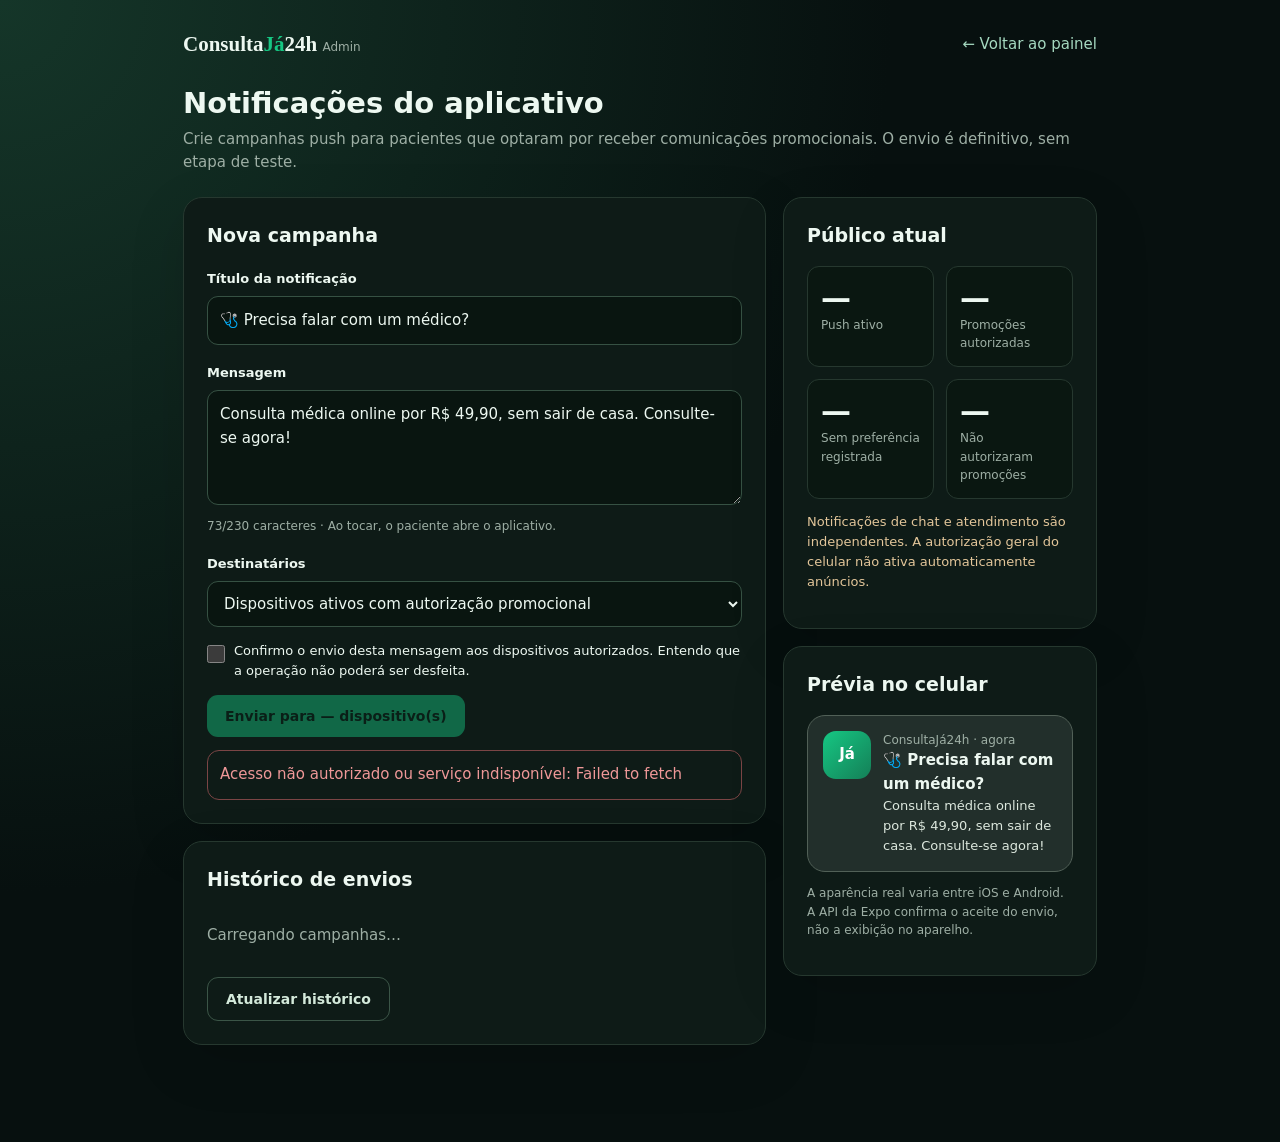
==== admin-notificacoes.html @ 094d944e "Admin: criar disparador de notificacoes do aplicativo" ====
<!doctype html>
<html lang="pt-BR">
<head>
<meta charset="utf-8"><meta name="viewport" content="width=device-width,initial-scale=1">
<title>Notificações do aplicativo · ConsultaJá24h</title>
<style>
:root{color-scheme:dark;--bg:#07100f;--panel:#0e1b17;--line:#26382f;--txt:#edf8f1;--muted:#9eafa5;--green:#16c783;--red:#ef9898}*{box-sizing:border-box}body{margin:0;min-height:100vh;background:radial-gradient(circle at top left,#153629,var(--bg) 52%);font:15px/1.55 system-ui,-apple-system,sans-serif;color:var(--txt)}main{max-width:950px;padding:32px 18px 80px;margin:auto}header{display:flex;justify-content:space-between;align-items:center;gap:15px;margin-bottom:29px}a{color:#a5d9c0;text-decoration:none}.brand{font:700 21px Georgia,serif}.brand span{color:var(--green)}h1{font-size:29px;line-height:1.2;margin:0 0 7px}h2{font-size:19px;margin:0 0 15px}.lead,.muted{color:var(--muted)}.lead{margin:0 0 23px}.layout{display:grid;grid-template-columns:minmax(0,1.3fr) minmax(280px,.7fr);gap:17px}.card{background:var(--panel);border:1px solid var(--line);border-radius:19px;padding:23px;margin-bottom:17px;box-shadow:0 18px 55px #0002}label{display:block;font-weight:600;font-size:13px;margin:18px 0 7px}input,textarea,select{display:block;width:100%;border:1px solid #365143;background:#091510;border-radius:11px;padding:12px;color:var(--txt);font:inherit;outline:none}textarea{min-height:115px;resize:vertical}input:focus,textarea:focus{border-color:var(--green)}button{background:var(--green);border:0;color:#062519;font:700 14px system-ui;padding:13px 18px;border-radius:11px;cursor:pointer}button:disabled{opacity:.45;cursor:default}.secondary{background:transparent;border:1px solid #3b5547;color:#d3e9da}.stat{font-size:30px;font-weight:750;line-height:1.2}.statline{display:grid;grid-template-columns:1fr 1fr;gap:12px}.statitem{background:#0a1711;border-radius:12px;border:1px solid var(--line);padding:13px}.statitem small{display:block;color:var(--muted);font-size:12px}.note{font-size:13px;color:#e3c69a;margin-top:13px}.preview{background:#222f2b;border:1px solid #516057;border-radius:18px;padding:15px;display:flex;align-items:flex-start;gap:12px;margin:13px 0 5px;min-width:0}.appicon{border-radius:13px;width:48px;height:48px;display:grid;place-items:center;background:linear-gradient(135deg,#16c783,#147f57);font-weight:800;color:white;flex:none}.preview-content{min-width:0;overflow-wrap:anywhere}.preview-title{font-weight:700}.preview-message{color:#dce7dd;font-size:13px}.fine{font-size:12px;color:var(--muted)}.status{display:none;margin-top:13px;padding:12px;border:1px solid var(--line);border-radius:12px;white-space:pre-line}.status.show{display:block}.status.error{color:var(--red);border-color:#7b4545}.history{display:grid;gap:10px}.entry{border:1px solid var(--line);padding:13px;border-radius:12px;background:#091510}.entry-title{font-weight:700}.entry-meta{font-size:12px;color:var(--muted);margin-top:5px}.confirm-line{display:flex;gap:9px;align-items:start;margin:14px 0}.confirm-line input{width:18px;height:18px;flex:none;accent-color:var(--green);margin:4px 0 0}.confirm-line label{margin:0;font-weight:400}@media(max-width:720px){.layout{grid-template-columns:1fr}main{padding-top:20px}.card{padding:18px}h1{font-size:25px}}
</style>
</head>
<body>
<main>
<header><div class="brand">Consulta<span>Já</span>24h <small style="font:12px system-ui;color:var(--muted)">Admin</small></div><a href="/">← Voltar ao painel</a></header>
<h1>Notificações do aplicativo</h1>
<p class="lead">Crie campanhas push para pacientes que optaram por receber comunicações promocionais. O envio é definitivo, sem etapa de teste.</p>
<div class="layout">
<section>
<div class="card">
<h2>Nova campanha</h2>
<label for="titulo">Título da notificação</label>
<input id="titulo" maxlength="90" value="🩺 Precisa falar com um médico?" autocomplete="off">
<label for="mensagem">Mensagem</label>
<textarea id="mensagem" maxlength="230">Consulta médica online por R$ 49,90, sem sair de casa. Consulte-se agora!</textarea>
<p class="fine"><span id="contador">0</span>/230 caracteres · Ao tocar, o paciente abre o aplicativo.</p>
<label for="publico">Destinatários</label>
<select id="publico"><option value="marketing_autorizado">Dispositivos ativos com autorização promocional</option></select>
<div class="confirm-line"><input type="checkbox" id="confirmar"><label for="confirmar">Confirmo o envio desta mensagem aos dispositivos autorizados. Entendo que a operação não poderá ser desfeita.</label></div>
<button id="enviar" disabled>Enviar notificação</button>
<div id="status" class="status" role="status" aria-live="polite"></div>
</div>
<div class="card">
<h2>Histórico de envios</h2>
<div id="historico" class="history"><p class="muted">Carregando campanhas…</p></div>
<button id="atualizar" class="secondary" style="margin-top:15px">Atualizar histórico</button>
</div>
</section>
<aside>
<div class="card">
<h2>Público atual</h2>
<div class="statline">
<div class="statitem"><span class="stat" id="total">—</span><small>Push ativo</small></div>
<div class="statitem"><span class="stat" id="optins">—</span><small>Promoções autorizadas</small></div>
<div class="statitem"><span class="stat" id="sem">—</span><small>Sem preferência registrada</small></div>
<div class="statitem"><span class="stat" id="nao">—</span><small>Não autorizaram promoções</small></div>
</div>
<p class="note">Notificações de chat e atendimento são independentes. A autorização geral do celular não ativa automaticamente anúncios.</p>
</div>
<div class="card">
<h2>Prévia no celular</h2>
<div class="preview">
<div class="appicon">Já</div>
<div class="preview-content"><div class="fine">ConsultaJá24h · agora</div><div class="preview-title" id="prev-titulo"></div><div class="preview-message" id="prev-mensagem"></div></div>
</div>
<p class="fine">A aparência real varia entre iOS e Android. A API da Expo confirma o aceite do envio, não a exibição no aparelho.</p>
</div>
</aside>
</div>
</main>
<script>
'use strict';
const API='https://triagem-api.onrender.com';
const el=id=>document.getElementById(id);
const title=el('titulo'),message=el('mensagem'),confirm=el('confirmar'),send=el('enviar');
let publico=null,enviando=false;
function headers(json=false){
 const token=localStorage.getItem('token')||'';
 const password=sessionStorage.getItem('adminPwd')||'';
 return {...(token?{Authorization:'Bearer '+token}:{}),...(password?{'x-admin-password':password}:{}),...(json?{'Content-Type':'application/json'}:{})};
}
async function request(path,opts={}){
 const res=await fetch(API+path,{...opts,headers:{...headers(!!opts.body),...(opts.headers||{})},cache:'no-store'});
 const data=await res.json().catch(()=>({}));
 if(!res.ok||data.ok===false) throw new Error(data.error||('HTTP '+res.status));
 return data;
}
function status(msg,isError=false){
 const e=el('status');e.textContent=msg;e.className='status show'+(isError?' error':'');
}
function refreshButton(){
 send.disabled=enviando||!confirm.checked||!publico||Number(publico.promocionais)<=0||!title.value.trim()||!message.value.trim();
 send.textContent=enviando?'Enviando…':'Enviar para '+(publico?.promocionais??'—')+' dispositivo(s)';
}
function preview(){
 el('prev-titulo').textContent=title.value||'Título';
 el('prev-mensagem').textContent=message.value||'Mensagem';
 el('contador').textContent=message.value.length;
 refreshButton();
}
function date(v){return v?new Date(v).toLocaleString('pt-BR'):'—'}
async function loadPublico(){
 const data=await request('/api/admin/push/publico');
 publico=data;
 el('total').textContent=data.push_ativos;
 el('optins').textContent=data.promocionais;
 el('sem').textContent=data.sem_preferencia;
 el('nao').textContent=data.recusados;
 refreshButton();
}
async function loadHistory(){
 const data=await request('/api/admin/push/campanhas');
 const container=el('historico');container.replaceChildren();
 if(!data.campanhas?.length){container.textContent='Nenhum envio pelo painel ainda.';return;}
 for(const item of data.campanhas){
  const wrap=document.createElement('div');wrap.className='entry';
  const t=document.createElement('div');t.className='entry-title';t.textContent=item.titulo;
  const m=document.createElement('div');m.textContent=item.mensagem;
  const meta=document.createElement('div');meta.className='entry-meta';
  meta.textContent=date(item.criado_em)+' · '+item.status+' · Expo aceitou '+item.aceitos+' / '+item.elegiveis+' · Falhas '+item.falhas;
  wrap.append(t,m,meta);container.append(wrap);
 }
}
async function enviar(){
 if(send.disabled||enviando||!publico)return;
 const titulo=title.value.trim(),mensagem=message.value.trim(),destinos=Number(publico.promocionais);
 if(!window.confirm('Enviar agora para até '+destinos+' dispositivo(s) autorizado(s)? O disparo é definitivo.'))return;
 enviando=true;refreshButton();
 const id=crypto.randomUUID();
 try{
  const data=await request('/api/admin/push/campanhas',{method:'POST',body:JSON.stringify({id,titulo,mensagem,publico:'marketing_autorizado'})});
  status('Campanha concluída. A Expo aceitou '+data.aceitos+' envio(s) de '+data.elegiveis+' elegíveis. Falhas: '+data.falhas+'.\nA confirmação de entrega no aparelho depende da Expo/Apple/Google.');
  confirm.checked=false;
  await Promise.all([loadPublico(),loadHistory()]);
 }catch(e){
  status('Não foi possível confirmar o envio: '+e.message+'\nConfira o histórico antes de tentar novamente.',true);
  await loadHistory().catch(()=>{});
 }finally{enviando=false;refreshButton();}
}
title.addEventListener('input',preview);message.addEventListener('input',preview);
confirm.addEventListener('change',refreshButton);send.addEventListener('click',enviar);
el('atualizar').addEventListener('click',()=>Promise.all([loadPublico(),loadHistory()]).catch(e=>status(e.message,true)));
preview();
Promise.all([loadPublico(),loadHistory()]).catch(e=>{send.disabled=true;status('Acesso não autorizado ou serviço indisponível: '+e.message,true);});
</script>
</body>
</html>
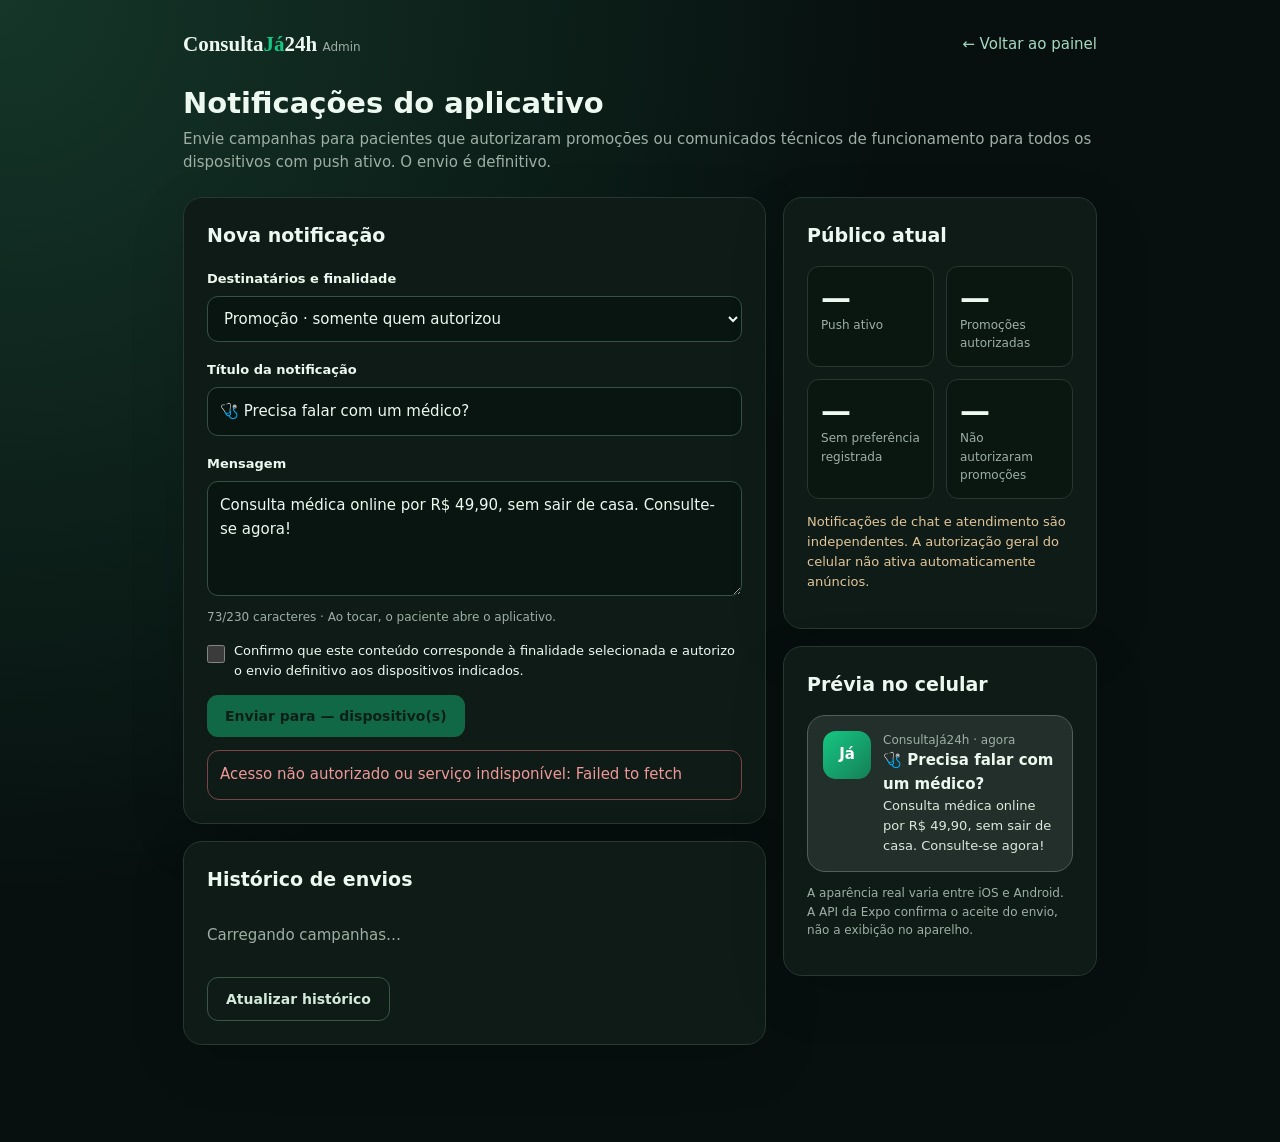
==== commit ef4c3dd1: "Admin push: selecionar avisos tecnicos para dispositivos ativos" ====
--- a/admin-notificacoes.html
+++ b/admin-notificacoes.html
@@ -11,19 +11,32 @@
 <main>
 <header><div class="brand">Consulta<span>Já</span>24h <small style="font:12px system-ui;color:var(--muted)">Admin</small></div><a href="/">← Voltar ao painel</a></header>
 <h1>Notificações do aplicativo</h1>
-<p class="lead">Crie campanhas push para pacientes que optaram por receber comunicações promocionais. O envio é definitivo, sem etapa de teste.</p>
+<p class="lead">Envie campanhas para pacientes que autorizaram promoções ou comunicados técnicos de funcionamento para todos os dispositivos com push ativo. O envio é definitivo.</p>
 <div class="layout">
 <section>
 <div class="card">
-<h2>Nova campanha</h2>
+<h2>Nova notificação</h2>
+<label for="publico">Destinatários e finalidade</label>
+<select id="publico">
+<option value="marketing_autorizado">Promoção · somente quem autorizou</option>
+<option value="tecnico_todos_ativos">Comunicado técnico · todos com push ativo</option>
+</select>
+<div id="tech-wrap" style="display:none">
+<label for="modelo-tecnico">Tipo de aviso técnico</label>
+<select id="modelo-tecnico">
+<option value="manutencao">Manutenção do aplicativo</option>
+<option value="instabilidade">Instabilidade identificada</option>
+<option value="normalizado">Funcionamento normalizado</option>
+<option value="seguranca">Atualização de segurança</option>
+</select>
+<p class="note">Para envio a todos, o conteúdo é exclusivamente operacional e usa modelos fixos. Não utilize esses avisos para divulgar consultas, preços ou ofertas.</p>
+</div>
 <label for="titulo">Título da notificação</label>
 <input id="titulo" maxlength="90" value="🩺 Precisa falar com um médico?" autocomplete="off">
 <label for="mensagem">Mensagem</label>
 <textarea id="mensagem" maxlength="230">Consulta médica online por R$ 49,90, sem sair de casa. Consulte-se agora!</textarea>
 <p class="fine"><span id="contador">0</span>/230 caracteres · Ao tocar, o paciente abre o aplicativo.</p>
-<label for="publico">Destinatários</label>
-<select id="publico"><option value="marketing_autorizado">Dispositivos ativos com autorização promocional</option></select>
-<div class="confirm-line"><input type="checkbox" id="confirmar"><label for="confirmar">Confirmo o envio desta mensagem aos dispositivos autorizados. Entendo que a operação não poderá ser desfeita.</label></div>
+<div class="confirm-line"><input type="checkbox" id="confirmar"><label for="confirmar">Confirmo que este conteúdo corresponde à finalidade selecionada e autorizo o envio definitivo aos dispositivos indicados.</label></div>
 <button id="enviar" disabled>Enviar notificação</button>
 <div id="status" class="status" role="status" aria-live="polite"></div>
 </div>
@@ -61,6 +74,28 @@
 const el=id=>document.getElementById(id);
 const title=el('titulo'),message=el('mensagem'),confirm=el('confirmar'),send=el('enviar');
 let publico=null,enviando=false;
+const tecnicoModelos={
+ manutencao:{titulo:'Aviso de manutenção · ConsultaJá24h',mensagem:'Estamos realizando uma manutenção técnica no aplicativo. Algumas funções podem ficar temporariamente indisponíveis.'},
+ instabilidade:{titulo:'Instabilidade no aplicativo',mensagem:'Identificamos uma instabilidade técnica no ConsultaJá24h e estamos trabalhando para restabelecer o funcionamento.'},
+ normalizado:{titulo:'Funcionamento normalizado',mensagem:'O funcionamento do aplicativo ConsultaJá24h foi normalizado. Obrigado pela compreensão.'},
+ seguranca:{titulo:'Aviso de segurança do aplicativo',mensagem:'Há uma atualização importante de segurança disponível. Atualize o ConsultaJá24h pela loja oficial do seu celular.'}
+};
+function isTecnico(){return el('publico').value==='tecnico_todos_ativos'}
+function destinatarios(){return Number(isTecnico()?publico?.push_ativos:publico?.promocionais)||0}
+function atualizarFinalidade(){
+ const tecnico=isTecnico();
+ el('tech-wrap').style.display=tecnico?'block':'none';
+ title.readOnly=tecnico;message.readOnly=tecnico;
+ if(tecnico){
+  const modelo=tecnicoModelos[el('modelo-tecnico').value];
+  title.value=modelo.titulo;message.value=modelo.mensagem;
+ } else {
+  title.value='🩺 Precisa falar com um médico?';
+  message.value='Consulta médica online por R$ 49,90, sem sair de casa. Consulte-se agora!';
+ }
+ confirm.checked=false;
+ preview();
+}
 function headers(json=false){
  const token=localStorage.getItem('token')||'';
  const password=sessionStorage.getItem('adminPwd')||'';
@@ -76,8 +111,8 @@
  const e=el('status');e.textContent=msg;e.className='status show'+(isError?' error':'');
 }
 function refreshButton(){
- send.disabled=enviando||!confirm.checked||!publico||Number(publico.promocionais)<=0||!title.value.trim()||!message.value.trim();
- send.textContent=enviando?'Enviando…':'Enviar para '+(publico?.promocionais??'—')+' dispositivo(s)';
+ send.disabled=enviando||!confirm.checked||!publico||destinatarios()<=0||!title.value.trim()||!message.value.trim();
+ send.textContent=enviando?'Enviando…':'Enviar para '+(publico?destinatarios():'—')+' dispositivo(s)';
 }
 function preview(){
  el('prev-titulo').textContent=title.value||'Título';
@@ -110,12 +145,12 @@
 }
 async function enviar(){
  if(send.disabled||enviando||!publico)return;
- const titulo=title.value.trim(),mensagem=message.value.trim(),destinos=Number(publico.promocionais);
- if(!window.confirm('Enviar agora para até '+destinos+' dispositivo(s) autorizado(s)? O disparo é definitivo.'))return;
+ const titulo=title.value.trim(),mensagem=message.value.trim(),destinos=destinatarios();
+ if(!window.confirm('Enviar agora este '+(isTecnico()?'comunicado técnico':'aviso promocional')+' para até '+destinos+' dispositivo(s)? O disparo é definitivo.'))return;
  enviando=true;refreshButton();
  const id=crypto.randomUUID();
  try{
-  const data=await request('/api/admin/push/campanhas',{method:'POST',body:JSON.stringify({id,titulo,mensagem,publico:'marketing_autorizado'})});
+  const data=await request('/api/admin/push/campanhas',{method:'POST',body:JSON.stringify({id,titulo,mensagem,publico:el('publico').value,...(isTecnico()?{modelo_tecnico:el('modelo-tecnico').value}:{})})});
   status('Campanha concluída. A Expo aceitou '+data.aceitos+' envio(s) de '+data.elegiveis+' elegíveis. Falhas: '+data.falhas+'.\nA confirmação de entrega no aparelho depende da Expo/Apple/Google.');
   confirm.checked=false;
   await Promise.all([loadPublico(),loadHistory()]);
@@ -125,9 +160,11 @@
  }finally{enviando=false;refreshButton();}
 }
 title.addEventListener('input',preview);message.addEventListener('input',preview);
+el('publico').addEventListener('change',atualizarFinalidade);
+el('modelo-tecnico').addEventListener('change',atualizarFinalidade);
 confirm.addEventListener('change',refreshButton);send.addEventListener('click',enviar);
 el('atualizar').addEventListener('click',()=>Promise.all([loadPublico(),loadHistory()]).catch(e=>status(e.message,true)));
-preview();
+atualizarFinalidade();
 Promise.all([loadPublico(),loadHistory()]).catch(e=>{send.disabled=true;status('Acesso não autorizado ou serviço indisponível: '+e.message,true);});
 </script>
 </body>
